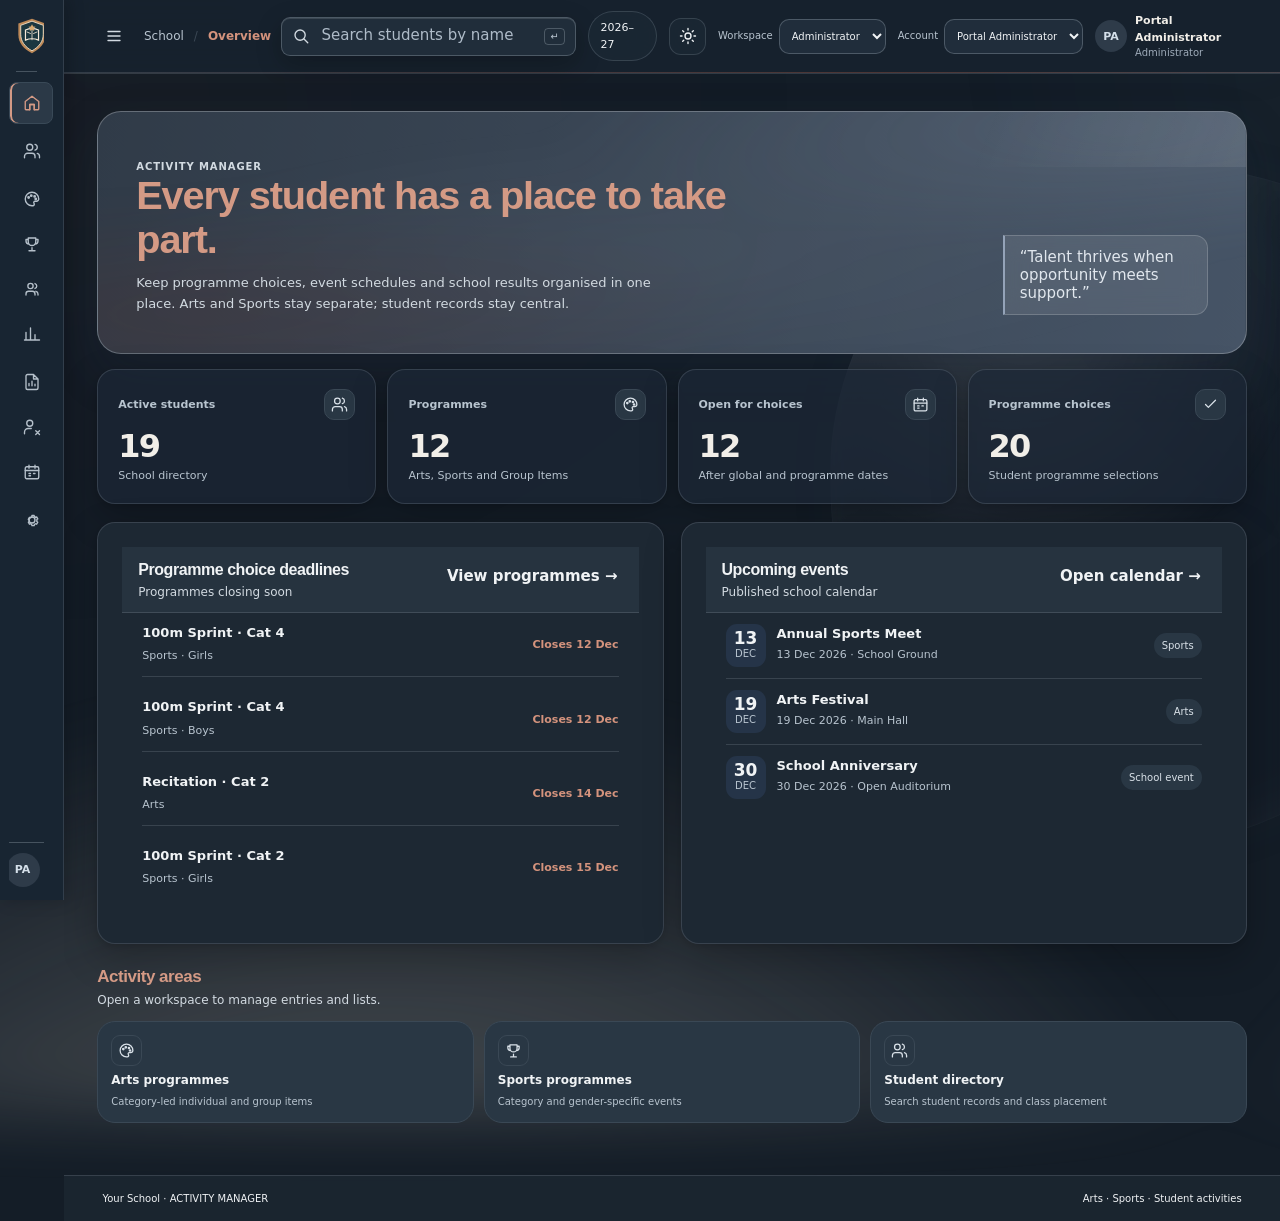
==== index.html @ 53e38930 "done" ====
<!doctype html>
<html lang="en">
<head>
  <meta charset="utf-8">
  <meta http-equiv="Content-Security-Policy" content="default-src 'self'; base-uri 'none'; object-src 'none'; form-action 'self'; frame-src 'none'; script-src 'self'; script-src-attr 'none'; style-src 'self' 'unsafe-inline'; img-src 'self' data:; font-src 'self' data:; connect-src 'self'; media-src 'self'; manifest-src 'self'">
  <meta name="referrer" content="no-referrer">
  <meta name="viewport" content="width=device-width, initial-scale=1">
  <meta name="theme-color" content="#F5F1E9">
  <meta name="description" content="School Arts and Sports Management Portal">
  <title>School Arts &amp; Sports Portal</title>
  <link rel="icon" href="assets/mark.svg" type="image/svg+xml">
  <link rel="stylesheet" href="styles.css">
  <script src="app.js" defer></script>
</head>
<body>
  <svg class="icon-sprite" xmlns="http://www.w3.org/2000/svg" aria-hidden="true" focusable="false">
    <symbol id="icon-house" viewBox="0 0 24 24"><path d="m3 10 9-7 9 7v10a1 1 0 0 1-1 1h-5v-7H9v7H4a1 1 0 0 1-1-1z"/><path d="M9 21v-7h6v7"/></symbol>
    <symbol id="icon-users" viewBox="0 0 24 24"><path d="M16 21v-2a4 4 0 0 0-4-4H6a4 4 0 0 0-4 4v2"/><circle cx="9" cy="7" r="4"/><path d="M22 21v-2a4 4 0 0 0-3-3.87M16 3.13a4 4 0 0 1 0 7.75"/></symbol>
    <symbol id="icon-home-user" viewBox="0 0 24 24"><path d="m3 10 9-7 9 7M5 9.5V21h14V9.5M9 21v-5h6v5"/><circle cx="12" cy="11" r="1.5"/></symbol>
    <symbol id="icon-palette" viewBox="0 0 24 24"><path d="M12 3a9 9 0 1 0 0 18h1.1a2 2 0 0 0 1.6-3.2 1.7 1.7 0 0 1 1.35-2.8H18a3 3 0 0 0 3-3A9 9 0 0 0 12 3Z"/><circle cx="7.5" cy="10" r="1"/><circle cx="11" cy="7.5" r="1"/><circle cx="15.5" cy="8.5" r="1"/><circle cx="17" cy="12" r="1"/></symbol>
    <symbol id="icon-trophy" viewBox="0 0 24 24"><path d="M8 21h8M12 17v4M7 4h10v5a5 5 0 0 1-10 0zM7 6H4v2a4 4 0 0 0 4 4M17 6h3v2a4 4 0 0 1-4 4"/></symbol>
    <symbol id="icon-users-round" viewBox="0 0 24 24"><path d="M16 20v-1.5a3.5 3.5 0 0 0-3.5-3.5h-5A3.5 3.5 0 0 0 4 18.5V20"/><circle cx="10" cy="8" r="3.5"/><path d="M20 20v-1.5a3.5 3.5 0 0 0-2.8-3.43M16 4.7a3.5 3.5 0 0 1 0 6.6"/></symbol>
    <symbol id="icon-chart" viewBox="0 0 24 24"><path d="M4 20V10M10 20V4M16 20v-7M22 20H2"/></symbol>
    <symbol id="icon-file-chart" viewBox="0 0 24 24"><path d="M14 2H6a2 2 0 0 0-2 2v16a2 2 0 0 0 2 2h12a2 2 0 0 0 2-2V8zM14 2v6h6"/><path d="M8 17v-3M12 17v-6M16 17v-2"/></symbol>
    <symbol id="icon-user-x" viewBox="0 0 24 24"><circle cx="9" cy="7" r="4"/><path d="M2 21v-2a5 5 0 0 1 5-5h4M17 17l5 5M22 17l-5 5"/></symbol>
    <symbol id="icon-calendar" viewBox="0 0 24 24"><rect x="3" y="5" width="18" height="16" rx="2"/><path d="M16 3v4M8 3v4M3 10h18M8 14h2M14 14h2M8 17h2"/></symbol>
    <symbol id="icon-user" viewBox="0 0 24 24"><circle cx="12" cy="8" r="4"/><path d="M4 21a8 8 0 0 1 16 0"/></symbol>
    <symbol id="icon-settings" viewBox="0 0 24 24"><path d="M12 8a4 4 0 1 0 0 8 4 4 0 0 0 0-8Z"/><path d="m19.4 15 .1.1 1.2.9-1.5 2.6-1.4-.6a8 8 0 0 1-1.7 1l-.2 1.5h-3l-.2-1.5a8 8 0 0 1-1.7-1l-1.4.6-1.5-2.6 1.2-.9a8 8 0 0 1 0-2l-1.2-.9 1.5-2.6 1.4.6a8 8 0 0 1 1.7-1L12.9 7h3l.2 1.5a8 8 0 0 1 1.7 1l1.4-.6 1.5 2.6-1.2.9a8 8 0 0 1-.1 2Z" transform="translate(-1 -1)"/></symbol>
    <symbol id="icon-search" viewBox="0 0 24 24"><circle cx="10.8" cy="10.8" r="6.8"/><path d="m16 16 5 5"/></symbol>
    <symbol id="icon-menu" viewBox="0 0 24 24"><path d="M4 6h16M4 12h16M4 18h16"/></symbol>
    <symbol id="icon-sun" viewBox="0 0 24 24"><circle cx="12" cy="12" r="4"/><path d="M12 2v2M12 20v2M4.93 4.93l1.41 1.41M17.66 17.66l1.41 1.41M2 12h2M20 12h2M4.93 19.07l1.41-1.41M17.66 6.34l1.41-1.41"/></symbol>
    <symbol id="icon-moon" viewBox="0 0 24 24"><path d="M20.5 14.2A8.5 8.5 0 0 1 9.8 3.5 8.5 8.5 0 1 0 20.5 14.2Z"/></symbol>
    <symbol id="icon-close" viewBox="0 0 24 24"><path d="m18 6-12 12M6 6l12 12"/></symbol>
    <symbol id="icon-check" viewBox="0 0 24 24"><path d="m5 12 4 4L19 6"/></symbol>
  </svg>
  <div class="mobile-scrim" id="mobile-scrim" aria-hidden="true"></div>
  <div class="app-shell" id="app-shell">
    <aside class="sidebar" id="sidebar" aria-label="Portal navigation">
      <a class="brand" href="#dashboard" aria-label="Portal overview">
        <img src="assets/mark.svg" alt="" class="brand-mark" id="school-logo">
        <span class="brand-copy"><strong id="school-name-nav">YOUR SCHOOL</strong><small>ACTIVITY MANAGER</small></span>
      </a>
      <button class="icon-button sidebar-mobile-close" id="sidebar-close" type="button" aria-label="Close navigation"><svg class="ui-icon" aria-hidden="true"><use href="#icon-close"></use></svg></button>
      <div class="sidebar-divider"></div>
      <div class="nav-section-label">WORKSPACE</div>
      <nav class="main-nav" id="main-nav" aria-label="Main navigation">
        <button class="nav-item active" data-page="dashboard" data-roles="admin,teacher,parent"><span class="nav-icon"><svg class="ui-icon" aria-hidden="true"><use href="#icon-house"></use></svg></span><span>Overview</span></button>
        <div class="nav-section-label nav-section-spaced" data-roles="admin,teacher">STAFF WORKSPACE</div>
        <button class="nav-item" data-page="students" data-roles="admin,teacher"><span class="nav-icon"><svg class="ui-icon" aria-hidden="true"><use href="#icon-users"></use></svg></span><span>Class register</span></button>
        <button class="nav-item" data-page="house-assign" data-roles="teacher"><span class="nav-icon"><svg class="ui-icon" aria-hidden="true"><use href="#icon-home-user"></use></svg></span><span>House assignment</span></button>
        <div class="nav-section-label nav-section-spaced" data-roles="admin,teacher,parent">PROGRAMMES</div>
        <button class="nav-item" data-page="arts" data-roles="admin,teacher,parent"><span class="nav-icon"><svg class="ui-icon" aria-hidden="true"><use href="#icon-palette"></use></svg></span><span>Arts</span></button>
        <button class="nav-item" data-page="sports" data-roles="admin,teacher,parent"><span class="nav-icon"><svg class="ui-icon" aria-hidden="true"><use href="#icon-trophy"></use></svg></span><span>Sports</span></button>
        <button class="nav-item" data-page="groups" data-roles="admin,teacher,parent"><span class="nav-icon"><svg class="ui-icon" aria-hidden="true"><use href="#icon-users-round"></use></svg></span><span>Group Items</span></button>
        <button class="nav-item" data-page="results" data-roles="admin,teacher,parent"><span class="nav-icon"><svg class="ui-icon" aria-hidden="true"><use href="#icon-chart"></use></svg></span><span data-roles="admin,teacher">Results &amp; Sahodaya</span><span data-roles="parent">Results</span></button>
        <div class="nav-section-label nav-section-spaced" data-roles="admin,teacher,parent">SCHOOL</div>
        <button class="nav-item" data-page="reports" data-roles="admin,teacher"><span class="nav-icon"><svg class="ui-icon" aria-hidden="true"><use href="#icon-file-chart"></use></svg></span><span>Reports</span></button>
        <button class="nav-item" data-page="not-registered" data-roles="admin,teacher"><span class="nav-icon"><svg class="ui-icon" aria-hidden="true"><use href="#icon-user-x"></use></svg></span><span>Not registered</span></button>
        <button class="nav-item" data-page="calendar" data-roles="admin,teacher,parent"><span class="nav-icon"><svg class="ui-icon" aria-hidden="true"><use href="#icon-calendar"></use></svg></span><span>Events</span></button>
                <button class="nav-item" data-page="portal" data-roles="parent"><span class="nav-icon"><svg class="ui-icon" aria-hidden="true"><use href="#icon-user"></use></svg></span><span>My child</span></button>
        <div class="nav-section-label nav-section-spaced" data-roles="admin">ADMINISTRATION</div>
        <button class="nav-item" data-page="admin" data-roles="admin"><span class="nav-icon"><svg class="ui-icon" aria-hidden="true"><use href="#icon-settings"></use></svg></span><span>Administration</span></button>
      </nav>
      <div class="sidebar-bottom">
        <div class="sidebar-status"><i></i><span><strong>Local working copy</strong><small>Changes saved in this browser</small></span></div>
        <div class="sidebar-user">
          <div class="avatar" id="sidebar-avatar">AD</div>
          <div class="sidebar-user-text"><strong id="sidebar-user-name">Portal Administrator</strong><small id="sidebar-user-role">Administrator</small></div>
          <button class="icon-button user-menu-button" id="user-menu" title="Account options" aria-label="Account options">···</button>
        </div>
      </div>
    </aside>

    <main class="main-area">
      <header class="topbar">
        <div class="topbar-leading">
          <button class="icon-button mobile-menu" id="mobile-menu" aria-label="Open navigation" aria-controls="sidebar" aria-expanded="false"><svg class="ui-icon" aria-hidden="true"><use href="#icon-menu"></use></svg></button>
          <div class="breadcrumb"><span>School</span><span class="crumb-divider">/</span><strong id="breadcrumb-title">Overview</strong></div>
        </div>
        <div class="topbar-trailing">
          <div class="global-search"><span class="global-search-icon"><svg class="ui-icon" aria-hidden="true"><use href="#icon-search"></use></svg></span><input id="global-search" type="search" placeholder="Search students by name or admission ID…" aria-label="Search students by name or admission ID"><kbd>↵</kbd></div>
          <span class="year-pill" id="year-pill">2026–27</span>
          <button class="icon-button theme-toggle" id="theme-toggle" aria-label="Switch to dark theme" title="Switch theme"><span id="theme-symbol"><svg class="ui-icon" aria-hidden="true"><use href="#icon-moon"></use></svg></span></button>
          <label class="role-preview" id="role-preview-wrap"><span>Workspace</span><select id="role-preview" aria-label="Choose workspace role"><option value="admin">Administrator</option><option value="teacher">Teacher</option><option value="parent">Parent</option></select></label>
          <label class="role-preview account-preview" id="preview-account-wrap"><span>Account</span><select id="preview-account" aria-label="Choose preview account"></select></label>
          <div class="top-user"><div class="avatar avatar-small" id="top-avatar">AD</div><div class="top-user-copy"><strong id="top-user-name">Portal Administrator</strong><small id="top-user-role">Administrator</small></div></div>
        </div>
      </header>
      <section class="page-content" id="page-content" aria-live="polite"></section>
      <footer class="app-footer"><span id="footer-school">YOUR SCHOOL · ACTIVITY MANAGER</span><span>Arts · Sports · Student activities</span></footer>
    </main>
  </div>

  <div class="modal-backdrop" id="modal-backdrop" hidden>
    <section class="modal" role="dialog" aria-modal="true" aria-labelledby="modal-title">
      <header class="modal-header"><div><p class="eyebrow" id="modal-kicker">RECORD</p><h2 id="modal-title">Edit record</h2></div><button class="icon-button modal-x" data-close-modal aria-label="Close dialog"><svg class="ui-icon" aria-hidden="true"><use href="#icon-close"></use></svg></button></header>
      <div class="modal-body" id="modal-body"></div>
    </section>
  </div>
  <div class="toast-region" id="toast-region" aria-live="polite" aria-atomic="true"></div>
</body>
</html>
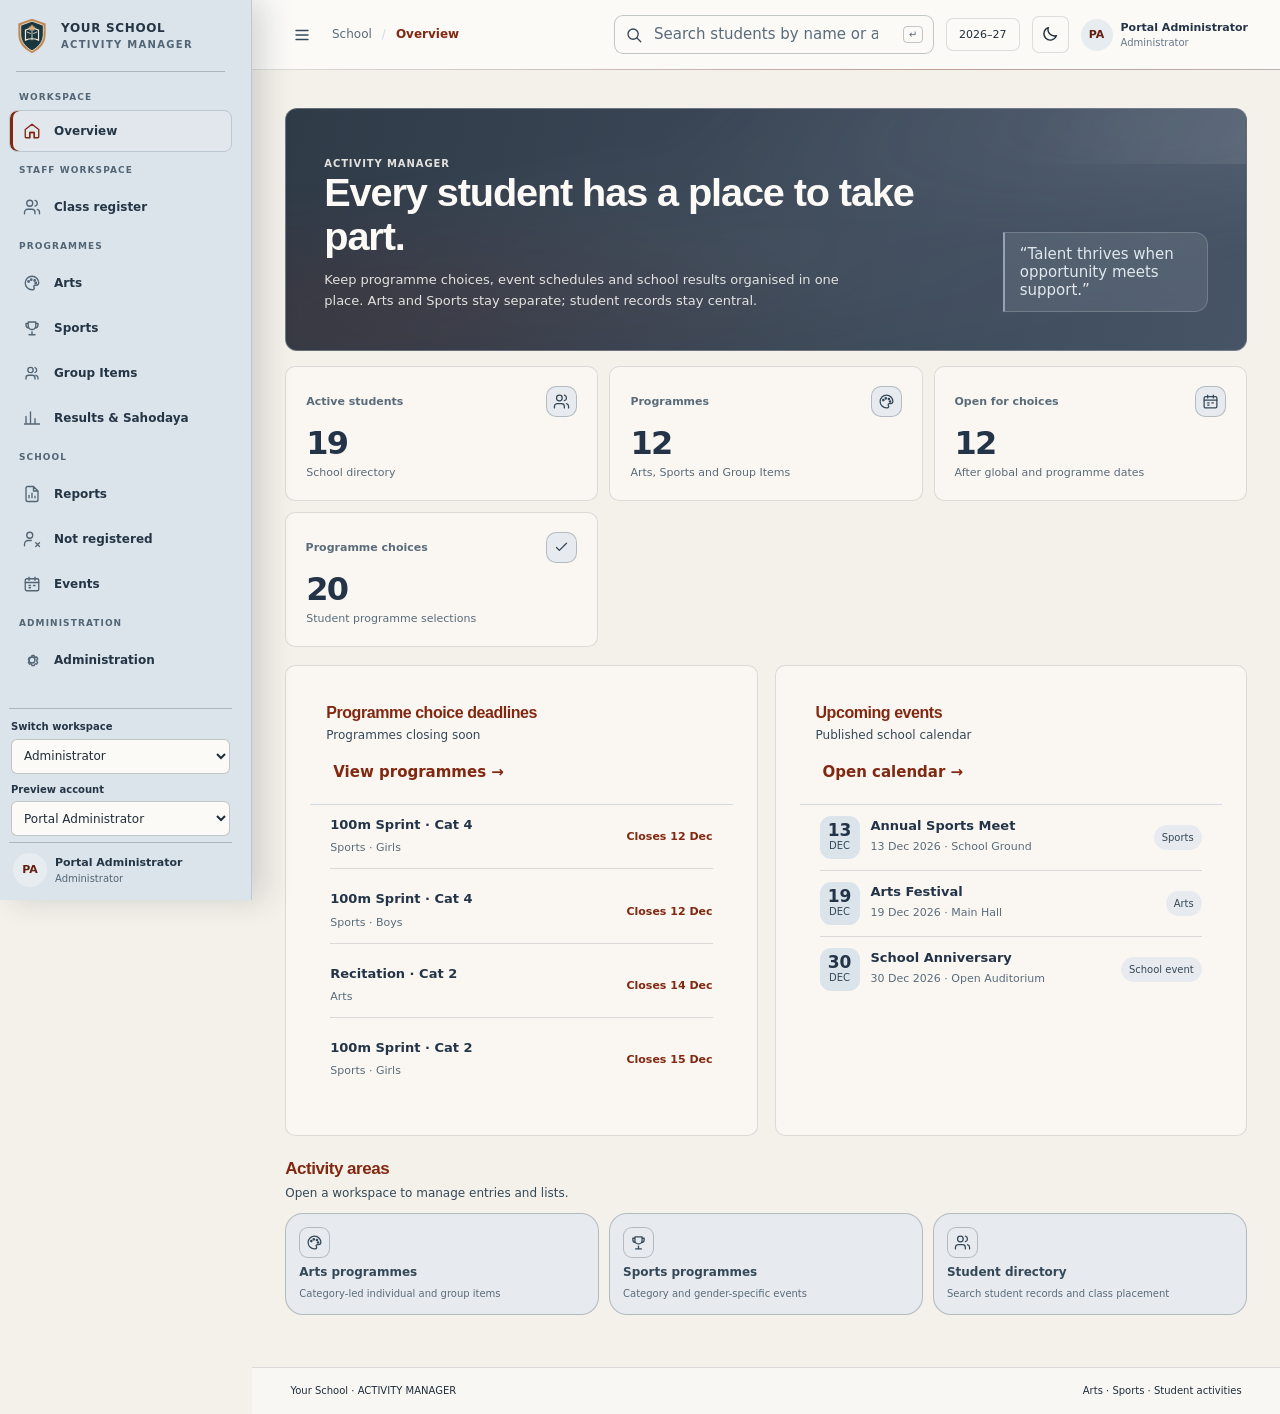
==== commit 174bf754: "trial 2" ====
--- a/index.html
+++ b/index.html
@@ -63,6 +63,10 @@
       </nav>
       <div class="sidebar-bottom">
         <div class="sidebar-status"><i></i><span><strong>Local working copy</strong><small>Changes saved in this browser</small></span></div>
+        <div class="workspace-switcher sidebar-workspace-switcher" aria-label="Workspace preview controls">
+          <label class="workspace-switcher-field"><span>Switch workspace</span><select id="role-preview" data-workspace-role aria-label="Choose workspace role"><option value="admin">Administrator</option><option value="teacher">Teacher</option><option value="parent">Parent</option></select></label>
+          <label class="workspace-switcher-field" data-workspace-account-wrap><span>Preview account</span><select id="preview-account" data-preview-account aria-label="Choose preview account"></select></label>
+        </div>
         <div class="sidebar-user">
           <div class="avatar" id="sidebar-avatar">AD</div>
           <div class="sidebar-user-text"><strong id="sidebar-user-name">Portal Administrator</strong><small id="sidebar-user-role">Administrator</small></div>
@@ -81,8 +85,6 @@
           <div class="global-search"><span class="global-search-icon"><svg class="ui-icon" aria-hidden="true"><use href="#icon-search"></use></svg></span><input id="global-search" type="search" placeholder="Search students by name or admission ID…" aria-label="Search students by name or admission ID"><kbd>↵</kbd></div>
           <span class="year-pill" id="year-pill">2026–27</span>
           <button class="icon-button theme-toggle" id="theme-toggle" aria-label="Switch to dark theme" title="Switch theme"><span id="theme-symbol"><svg class="ui-icon" aria-hidden="true"><use href="#icon-moon"></use></svg></span></button>
-          <label class="role-preview" id="role-preview-wrap"><span>Workspace</span><select id="role-preview" aria-label="Choose workspace role"><option value="admin">Administrator</option><option value="teacher">Teacher</option><option value="parent">Parent</option></select></label>
-          <label class="role-preview account-preview" id="preview-account-wrap"><span>Account</span><select id="preview-account" aria-label="Choose preview account"></select></label>
           <div class="top-user"><div class="avatar avatar-small" id="top-avatar">AD</div><div class="top-user-copy"><strong id="top-user-name">Portal Administrator</strong><small id="top-user-role">Administrator</small></div></div>
         </div>
       </header>
--- a/styles.css
+++ b/styles.css
@@ -7440,7 +7440,6 @@
 .parent-area-arrow { justify-self:end; color:var(--v17-text-2); }
 .parent-notice { padding:12px 15px; margin-bottom:17px; border-left:3px solid var(--v17-heading); background:var(--v17-surface-2); border-radius:0 8px 8px 0; }
 .parent-notice p { margin:3px 0 0; color:var(--v17-text-2); font-size:12px; }
-.parent-recent-panel { overflow:hidden; }
 .parent-programme-intro { display:flex; justify-content:space-between; align-items:center; gap:10px; margin:0 0 13px; padding:10px 13px; border-left:2px solid var(--v17-heading); background:var(--v17-surface-2); }
 .parent-programme-intro span { flex:none; color:var(--v17-text); font-weight:650; font-size:12px; }
 .parent-programme-intro p { margin:0; font-size:11px; color:var(--v17-text-2); }
@@ -8866,3 +8865,1109 @@
   .parent-participation-panel { padding:15px; }
   .parent-limit-card { padding:12px; }
 }
+
+/* =====================================================================
+   v18.3 — compact parent dashboard, relocated workspace preview and
+   stronger administration hierarchy with small-screen containment.
+   ===================================================================== */
+
+/* Workspace preview belongs inside the navigation drawer, not the topbar. */
+body .sidebar .sidebar-workspace-switcher { display:none !important; }
+body .sidebar .workspace-switcher {
+  min-width:0;
+  display:grid;
+  gap:9px;
+  padding:11px;
+  margin:0 0 10px;
+  border:1px solid rgba(255,255,255,.20);
+  border-radius:12px;
+  background:rgba(255,255,255,.10);
+}
+.workspace-switcher-controls { display:grid; gap:9px; min-width:0; }
+.workspace-switcher-field { display:grid; gap:5px; min-width:0; color:var(--nav-text); font-size:10px; font-weight:700; letter-spacing:.025em; }
+.workspace-switcher-field select {
+  display:block;
+  width:100%;
+  min-width:0;
+  min-height:36px;
+  padding:7px 9px;
+  border:1px solid rgba(255,255,255,.25);
+  border-radius:8px;
+  background:rgba(255,255,255,.94);
+  color:#243545;
+  font:600 12px/1.2 Inter,ui-sans-serif,system-ui,sans-serif;
+}
+@media (min-width:941px) {
+  body:not([data-page="admin"]) .sidebar:hover .sidebar-workspace-switcher,
+  body:not([data-page="admin"]) .sidebar:focus-within .sidebar-workspace-switcher { display:grid !important; }
+}
+@media (max-width:940px) {
+  body:not([data-page="admin"]) .sidebar.open .sidebar-workspace-switcher { display:grid !important; }
+}
+.admin-workspace-switcher {
+  margin:12px 0 10px;
+  padding:10px 11px;
+  border:1px solid var(--v17-border);
+  border-radius:11px;
+  background:var(--v17-surface-2);
+}
+.admin-workspace-switcher .workspace-switcher-field { color:var(--v17-text-2); }
+.admin-workspace-switcher .workspace-switcher-field select {
+  background:var(--v17-surface) !important;
+  color:var(--v17-text) !important;
+  border:1px solid var(--v17-border-strong) !important;
+}
+
+/* Parent landing begins with the school-photo hero; child context stays inside it. */
+.parent-overview-hero { align-items:flex-end; }
+.parent-overview-hero .hero-copy { max-width:800px; }
+.parent-hero-context { display:flex; align-items:center; flex-wrap:wrap; gap:8px; margin-top:11px; }
+.parent-hero-context .year-pill {
+  display:inline-flex;
+  align-items:center;
+  min-height:29px;
+  padding:5px 9px;
+  border:1px solid rgba(255,255,255,.28) !important;
+  border-radius:8px;
+  background:rgba(255,255,255,.13) !important;
+  color:#fff !important;
+  font-size:10px;
+  font-weight:650;
+  -webkit-backdrop-filter:blur(10px);
+  backdrop-filter:blur(10px);
+}
+.parent-hero-context .child-switch {
+  display:flex;
+  align-items:center;
+  flex-wrap:wrap;
+  gap:6px 9px;
+  min-width:0;
+  padding:5px 8px;
+  border-radius:9px;
+  background:rgba(255,255,255,.13);
+  color:#fff;
+}
+.parent-hero-context .child-switch > span { color:rgba(255,255,255,.84); font-size:10px; font-weight:650; }
+.parent-hero-context .child-switch .filter-select {
+  width:auto;
+  max-width:min(290px,65vw);
+  min-height:30px;
+  padding:4px 8px;
+  border-color:rgba(255,255,255,.34) !important;
+  background:rgba(255,255,255,.96) !important;
+  color:#26384B !important;
+  font-size:11px;
+}
+
+/* Reduce the participation allowance footprint consistently on every parent tab. */
+.parent-participation-panel {
+  margin-bottom:15px;
+  padding:13px 14px;
+  border-radius:11px;
+}
+.parent-participation-panel.compact { margin:7px 0 10px; padding:10px 11px; }
+.parent-participation-heading { margin-bottom:8px; }
+.parent-participation-heading h2 { font-size:16px; }
+.parent-participation-heading p { margin-top:3px; font-size:10px; line-height:1.35; }
+.parent-participation-grid { gap:8px; }
+.parent-limit-card { padding:10px 11px; border-radius:9px; }
+.parent-limit-card-heading { margin-bottom:8px; }
+.parent-limit-card-heading > div > strong { font-size:21px; }
+.parent-limit-card-heading > div > strong small { font-size:12px; }
+.parent-limit-remaining { padding:4px 7px; font-size:9px; }
+.parent-limit-meter { gap:4px; margin-top:7px; }
+.parent-limit-meter-label,
+.parent-limit-meter-label strong { font-size:10px; }
+.parent-limit-track { height:6px; }
+.parent-sports-allocation { margin-top:8px; padding-top:7px; font-size:9px; line-height:1.4; }
+.parent-group-limit-note { margin-top:8px; font-size:9px; }
+.parent-participation-panel.compact .parent-participation-heading { margin-bottom:7px; }
+.parent-participation-panel.compact .parent-participation-heading h2 { font-size:14px; }
+.parent-participation-panel.compact .parent-limit-card { padding:9px; }
+.parent-participation-panel.compact .parent-limit-card-heading > div > strong { font-size:19px; }
+
+/* Give important Administration page and module headings a clearer visual anchor. */
+body[data-page="admin"] .admin-content-body > .page-heading {
+  padding:0 0 13px 14px;
+  margin:0 0 18px;
+  border-left:3px solid var(--v17-heading);
+  border-bottom:1px solid var(--v17-border);
+}
+body[data-page="admin"] .admin-content-body > .page-heading .eyebrow {
+  color:var(--v17-heading) !important;
+  font-size:10px !important;
+  font-weight:820 !important;
+  letter-spacing:.12em;
+}
+body[data-page="admin"] .admin-content-body > .page-heading h1 {
+  margin:2px 0 5px;
+  color:var(--v17-heading) !important;
+  font-size:clamp(26px,2.3vw,32px) !important;
+  font-weight:820 !important;
+  letter-spacing:-.035em;
+}
+body[data-page="admin"] .admin-content-body .section-title-row {
+  align-items:flex-end;
+  padding:0 0 10px 12px;
+  margin:0 0 14px;
+  border-left:3px solid color-mix(in srgb,var(--v17-heading) 82%,transparent);
+  border-bottom:1px solid var(--v17-border);
+}
+body[data-page="admin"] .admin-content-body .section-title-row :is(h2,h3) {
+  display:inline-block;
+  margin:0 0 3px;
+  color:var(--v17-heading) !important;
+  font-size:18px !important;
+  font-weight:820 !important;
+  letter-spacing:-.025em;
+}
+body[data-page="admin"] .admin-content-body .section-title-row p { margin:3px 0 0; font-size:11.5px !important; }
+body[data-page="admin"] .admin-content-body .settings-card > h3,
+body[data-page="admin"] .admin-content-body .settings-card > header h3 {
+  padding-bottom:8px;
+  margin-bottom:10px;
+  border-bottom:1px solid color-mix(in srgb,var(--v17-heading) 28%,var(--v17-border));
+  color:var(--v17-heading) !important;
+  font-size:15px !important;
+  font-weight:790 !important;
+}
+body[data-page="admin"] .admin-content-body .settings-card > h3::before { content:""; display:inline-block; width:5px; height:14px; margin:0 8px 0 0; border-radius:3px; background:var(--v17-heading); vertical-align:-2px; }
+body[data-page="admin"] .admin-content-body .panel-head h2,
+body[data-page="admin"] .admin-content-body .admin-home-card-head h2 {
+  color:var(--v17-heading) !important;
+  font-weight:790 !important;
+}
+:root[data-theme="dark"] body[data-page="admin"] .admin-content-body > .page-heading,
+:root[data-theme="dark"] body[data-page="admin"] .admin-content-body .section-title-row { border-bottom-color:var(--v17-border-strong); }
+
+/* Mobile/tablet guardrails: keep content inside the viewport and controls tappable. */
+@media (max-width:940px) {
+  body[data-page="admin"] .admin-section-nav .admin-workspace-switcher { display:grid !important; flex:0 0 auto; width:auto; }
+  body[data-page="admin"] .admin-mobile-nav { min-width:0; }
+  body[data-page="admin"] .admin-mobile-nav > select { min-width:0; width:100%; }
+  .parent-overview-hero { min-height:190px; }
+  .parent-participation-grid { grid-template-columns:minmax(0,1fr); }
+  .page-content :is(.programme-editor-area,.settings-card,.panel,.table-panel,.child-profile-card,.child-activity-summary) { min-width:0; max-width:100%; }
+}
+@media (max-width:680px) {
+  .page-content { padding-top:15px !important; padding-inline:12px !important; }
+  .page-content .hero-panel.parent-overview-hero {
+    display:flex !important;
+    height:auto !important;
+    min-height:184px !important;
+    max-height:none !important;
+    flex:0 0 auto !important;
+    padding:15px 14px !important;
+    align-items:flex-end !important;
+  }
+  .parent-overview-hero .hero-copy { width:100%; }
+  .parent-overview-hero .hero-copy h2 { max-width:100%; font-size:clamp(19px,5.4vw,24px) !important; }
+  .parent-overview-hero .hero-copy p { margin-top:6px; -webkit-line-clamp:2; }
+  .parent-hero-context { margin-top:8px; }
+  .parent-hero-context .child-switch { width:auto; max-width:100%; }
+  .parent-hero-context .child-switch .filter-select { max-width:calc(100vw - 90px); }
+  .parent-participation-panel { padding:11px !important; margin-bottom:12px; }
+  .parent-participation-panel.compact { padding:9px !important; }
+  .parent-limit-card { padding:9px !important; }
+  .parent-participation-heading h2 { font-size:15px; }
+  .parent-limit-card-heading > div > strong { font-size:20px; }
+  body[data-page="admin"] .admin-content-body { padding:14px 11px 28px !important; }
+  body[data-page="admin"] .admin-content-body > .page-heading { padding-left:10px; }
+  body[data-page="admin"] .admin-content-body > .page-heading h1 { font-size:25px !important; }
+  body[data-page="admin"] .admin-content-body .section-title-row { padding-left:9px; }
+  body[data-page="admin"] .admin-content-body .section-title-row :is(h2,h3) { font-size:16px !important; }
+  body[data-page="admin"] .admin-content-body .settings-card { padding:13px !important; }
+  .workspace-switcher-field select { min-height:40px; }
+}
+@media (max-width:380px) {
+  .page-content { padding-inline:10px !important; }
+  .parent-overview-hero { min-height:194px !important; }
+  .parent-hero-context .child-switch { align-items:flex-start; }
+  .parent-hero-context .child-switch .filter-select { width:100%; max-width:100%; }
+  .parent-hero-context .child-switch { width:100%; }
+  body[data-page="admin"] .admin-mobile-nav { padding-inline:10px !important; }
+}
+@media (prefers-reduced-motion:reduce) {
+  .parent-overview-hero, .parent-overview-hero::before, .parent-overview-hero::after { animation:none !important; }
+  .parent-limit-track > span { transition:none !important; }
+}
+
+/* =====================================================================
+   v18.4 — practical visual system and shared workspace navigation
+   Prioritises hierarchy, stable surfaces and short, composited motion.
+   ===================================================================== */
+:root {
+  --ui-motion-fast: 120ms;
+  --ui-motion-base: 180ms;
+  --ui-ease: cubic-bezier(.2,.7,.25,1);
+  --v17-shadow: 0 1px 2px rgba(25,38,50,.045), 0 5px 16px rgba(25,38,50,.035);
+  --v17-glass: var(--v17-surface);
+  --v17-glass-strong: var(--v17-surface);
+  --v17-glass-edge: var(--v17-border);
+  --v17-glass-highlight: transparent;
+}
+:root[data-theme="dark"] {
+  --v17-shadow: 0 2px 8px rgba(0,0,0,.16);
+  --v17-glass: var(--v17-surface);
+  --v17-glass-strong: var(--v17-surface);
+  --v17-glass-edge: var(--v17-border);
+  --v17-glass-highlight: transparent;
+}
+
+/* The shared rail remains available in Administration. */
+body[data-page="admin"] .sidebar {
+  display:flex !important;
+  background:var(--nav) !important;
+  border-right:1px solid color-mix(in srgb,var(--nav) 78%,white) !important;
+  box-shadow:none !important;
+}
+body[data-page="admin"] .sidebar .workspace-switcher {
+  display:none !important;
+}
+body[data-page="admin"] .admin-return-link {
+  display:flex !important;
+  margin:0 0 4px !important;
+}
+body:not([data-page="admin"]) .admin-return-link {
+  display:none !important;
+}
+body[data-page="admin"] .main-area {
+  margin-left:var(--v17-sidebar-collapsed) !important;
+  width:calc(100% - var(--v17-sidebar-collapsed)) !important;
+}
+body[data-page="admin"] .admin-workspace-v2 {
+  grid-template-columns:224px minmax(0,1fr) !important;
+}
+body[data-page="admin"] .admin-section-nav .admin-workspace-switcher { display:none !important; }
+
+/* Workspace preview is an ordinary part of the shared menu, not a feature card. */
+body .sidebar .workspace-switcher {
+  display:grid;
+  gap:8px;
+  padding:10px 2px 2px !important;
+  margin:8px 0 4px !important;
+  border:0 !important;
+  border-top:1px solid var(--v17-border-strong) !important;
+  border-radius:0 !important;
+  background:transparent !important;
+  box-shadow:none !important;
+}
+body .sidebar .workspace-switcher-field {
+  gap:4px;
+  color:var(--nav-text) !important;
+  font-size:10px;
+  font-weight:600;
+  letter-spacing:0;
+}
+body .sidebar .workspace-switcher-field select {
+  min-height:35px;
+  padding:6px 8px;
+  border:1px solid var(--v17-border-strong) !important;
+  border-radius:6px !important;
+  background:var(--v17-surface) !important;
+  color:var(--v17-text) !important;
+  font:500 12px/1.25 system-ui,-apple-system,"Segoe UI",sans-serif !important;
+  box-shadow:none !important;
+}
+@media (min-width:941px) {
+  body[data-page="admin"] .sidebar:hover .sidebar-workspace-switcher,
+  body[data-page="admin"] .sidebar:focus-within .sidebar-workspace-switcher,
+  body[data-page="admin"] .sidebar.sidebar-pinned .sidebar-workspace-switcher {
+    display:grid !important;
+  }
+}
+@media (min-width:941px) {
+  body[data-page="admin"] .sidebar:hover .workspace-switcher,
+  body[data-page="admin"] .sidebar:focus-within .workspace-switcher,
+  body[data-page="admin"] .sidebar.sidebar-pinned .workspace-switcher {
+    display:grid !important;
+  }
+}
+@media (max-width:940px) {
+  body[data-page="admin"] .sidebar.open .workspace-switcher,
+  body[data-page="admin"] .sidebar.open .sidebar-workspace-switcher {
+    display:grid !important;
+  }
+}
+
+/* Administration section navigation stays beside content on desktop. On
+   smaller screens its compact section select replaces a second drawer. */
+@media (min-width:941px) {
+  body[data-page="admin"] .sidebar {
+    width:var(--v17-sidebar-collapsed) !important;
+    min-width:var(--v17-sidebar-collapsed) !important;
+  }
+  body[data-page="admin"] .sidebar:hover,
+  body[data-page="admin"] .sidebar:focus-within,
+  body[data-page="admin"] .sidebar.sidebar-pinned {
+    width:var(--v17-sidebar-expanded) !important;
+    min-width:var(--v17-sidebar-expanded) !important;
+  }
+  body[data-page="admin"] .admin-section-nav {
+    display:flex !important;
+    position:sticky !important;
+    top:76px !important;
+    height:calc(100dvh - 76px) !important;
+    max-height:calc(100dvh - 76px) !important;
+    transform:none !important;
+    visibility:visible !important;
+    pointer-events:auto !important;
+  }
+  body[data-page="admin"] .admin-mobile-nav { display:none !important; }
+}
+@media (max-width:940px) {
+  body[data-page="admin"] .main-area {
+    margin:0 !important;
+    width:100% !important;
+  }
+  body[data-page="admin"] .sidebar {
+    display:flex !important;
+    position:fixed !important;
+    inset:0 auto 0 0 !important;
+    z-index:1300 !important;
+    width:min(300px,88vw) !important;
+    min-width:0 !important;
+    max-width:300px !important;
+    height:100vh !important;
+    height:100dvh !important;
+    max-height:100dvh !important;
+    padding:calc(14px + env(safe-area-inset-top)) 12px calc(12px + env(safe-area-inset-bottom)) !important;
+    overflow-x:hidden !important;
+    overflow-y:auto !important;
+    overscroll-behavior:contain !important;
+    transform:translate3d(-102%,0,0) !important;
+    visibility:hidden !important;
+    pointer-events:none !important;
+    transition:transform var(--ui-motion-base) var(--ui-ease),visibility 0s linear var(--ui-motion-base) !important;
+    box-shadow:none !important;
+  }
+  body[data-page="admin"] .sidebar.open {
+    transform:translate3d(0,0,0) !important;
+    visibility:visible !important;
+    pointer-events:auto !important;
+    transition:transform var(--ui-motion-base) var(--ui-ease),visibility 0s linear 0s !important;
+    box-shadow:10px 0 24px rgba(12,24,36,.16) !important;
+  }
+  body[data-page="admin"] .sidebar .nav-item,
+  body[data-page="admin"] .sidebar .nav-item > span:not(.nav-icon) {
+    width:100% !important;
+    min-width:0 !important;
+    flex:1 1 auto !important;
+    opacity:1 !important;
+    overflow:visible !important;
+    white-space:normal !important;
+  }
+  body[data-page="admin"] .sidebar .nav-item { margin:0 !important; }
+  body[data-page="admin"] .sidebar .brand-copy,
+  body[data-page="admin"] .sidebar .sidebar-user-text {
+    width:auto !important;
+    min-width:0 !important;
+    flex:1 1 auto !important;
+    opacity:1 !important;
+    overflow:visible !important;
+  }
+  body[data-page="admin"] .sidebar .nav-section-label {
+    max-height:34px !important;
+    padding-top:9px !important;
+    padding-bottom:5px !important;
+    opacity:1 !important;
+  }
+  body[data-page="admin"] .sidebar .sidebar-bottom { margin-top:auto !important; }
+  body[data-page="admin"] .admin-section-nav { display:none !important; }
+  body[data-page="admin"] .admin-mobile-nav {
+    display:grid !important;
+    grid-template-columns:minmax(0,1fr) !important;
+    gap:5px !important;
+    margin:0 0 14px !important;
+    padding:0 !important;
+  }
+  body[data-page="admin"] .admin-mobile-nav > label {
+    color:var(--v17-muted) !important;
+    font-size:10px !important;
+    font-weight:700 !important;
+    letter-spacing:.05em;
+  }
+  body[data-page="admin"] .admin-mobile-nav > select {
+    width:100% !important;
+    min-width:0 !important;
+    min-height:39px !important;
+    border:1px solid var(--v17-border-strong) !important;
+    border-radius:7px !important;
+    background:var(--v17-surface) !important;
+    color:var(--v17-text) !important;
+    box-shadow:none !important;
+  }
+  body[data-page="admin"] .mobile-menu {
+    display:grid !important;
+    position:relative !important;
+    z-index:1302 !important;
+    flex:0 0 40px !important;
+    width:40px !important;
+    min-width:40px !important;
+    height:40px !important;
+  }
+  body[data-page="admin"].sidebar-open {
+    overflow:hidden !important;
+    overscroll-behavior:none !important;
+  }
+  body[data-page="admin"].sidebar-open .main-area {
+    pointer-events:none !important;
+  }
+  body[data-page="admin"] .mobile-scrim.open {
+    display:block !important;
+    position:fixed !important;
+    inset:0 !important;
+    z-index:1200 !important;
+    visibility:visible !important;
+    opacity:1 !important;
+    pointer-events:auto !important;
+  }
+}
+
+/* A quieter design language: solid surfaces, consistent edges and restrained depth. */
+body::before,
+body::after {
+  display:none !important;
+  content:none !important;
+  animation:none !important;
+  filter:none !important;
+}
+body,
+.main-area,
+.page-content,
+.topbar,
+.app-footer {
+  -webkit-backdrop-filter:none !important;
+  backdrop-filter:none !important;
+}
+.topbar {
+  background:var(--v17-surface) !important;
+  border-bottom:1px solid var(--v17-border) !important;
+  box-shadow:none !important;
+}
+body[data-page="admin"] .topbar {
+  background:var(--v17-surface) !important;
+  border-bottom:1px solid var(--v17-border) !important;
+}
+body .sidebar {
+  background:var(--nav) !important;
+  -webkit-backdrop-filter:none !important;
+  backdrop-filter:none !important;
+  box-shadow:none !important;
+}
+.global-search,
+.year-pill,
+.theme-toggle,
+.role-preview select {
+  -webkit-backdrop-filter:none !important;
+  backdrop-filter:none !important;
+  box-shadow:none !important;
+}
+.global-search {
+  border-radius:7px !important;
+  background:var(--v17-surface) !important;
+  border-color:var(--v17-border-strong) !important;
+}
+.global-search:focus-within {
+  transform:none !important;
+  box-shadow:0 0 0 3px color-mix(in srgb,var(--v17-heading) 12%,transparent) !important;
+}
+.year-pill,
+.theme-toggle {
+  border-radius:7px !important;
+  background:var(--v17-surface) !important;
+  border-color:var(--v17-border) !important;
+}
+.page-content :is(.panel,.table-panel,.settings-card,.admin-home-card,.metric-card,.child-profile-card,.parent-area-card,.parent-programme-card,.programme-card,.event-feed-card) {
+  border-radius:10px !important;
+  box-shadow:none !important;
+}
+.page-content :is(.panel,.table-panel,.settings-card,.admin-home-card,.metric-card,.child-profile-card,.parent-area-card,.parent-programme-card,.programme-card,.event-feed-card) {
+  border-color:var(--v17-border) !important;
+}
+.page-content :is(.panel,.settings-card,.admin-home-card,.metric-card,.child-profile-card,.parent-area-card,.parent-programme-card,.programme-card,.event-feed-card):hover {
+  box-shadow:none !important;
+}
+.page-content .hero-panel {
+  border-radius:12px !important;
+  box-shadow:none !important;
+}
+.page-content :is(.btn,.btn-primary,.btn-secondary,.btn-quiet,.table-action,.filter-select,.field,.search-field,select,textarea) {
+  border-radius:7px;
+}
+.page-content .btn {
+  min-height:37px;
+  transition:background-color var(--ui-motion-fast) ease,border-color var(--ui-motion-fast) ease,color var(--ui-motion-fast) ease,transform 100ms ease !important;
+}
+.page-content .btn:active,
+.page-content .table-action:active { transform:translateY(1px) !important; }
+.page-content :is(input,select,textarea):focus-visible,
+button:focus-visible,
+a:focus-visible {
+  outline:2px solid color-mix(in srgb,var(--v17-heading) 70%,transparent) !important;
+  outline-offset:2px !important;
+}
+.page-content .data-table th {
+  background:var(--v17-surface-2) !important;
+  color:var(--v17-text-2) !important;
+}
+.page-content .data-table tbody tr:hover { background:color-mix(in srgb,var(--v17-surface-2) 55%,transparent) !important; }
+
+/* Motion is short and intentional: route changes, menus, dialogs and feedback. */
+@keyframes v184-route-in {
+  from { opacity:0; transform:translate3d(0,5px,0); }
+  to { opacity:1; transform:translate3d(0,0,0); }
+}
+@keyframes v184-fade-in {
+  from { opacity:0; }
+  to { opacity:1; }
+}
+@keyframes v184-dialog-in {
+  from { opacity:0; transform:translate3d(0,8px,0); }
+  to { opacity:1; transform:translate3d(0,0,0); }
+}
+@keyframes v184-toast-in {
+  from { opacity:0; transform:translate3d(0,6px,0); }
+  to { opacity:1; transform:translate3d(0,0,0); }
+}
+body .page-content.page-enter > * {
+  animation:v184-route-in 180ms var(--ui-ease) both !important;
+}
+body .page-content.page-enter .metric-card,
+body .page-content.page-enter .programme-card,
+body .page-content.page-enter .admin-home-card,
+body .page-content.page-enter .event-feed-card,
+body .page-content.page-enter .settings-card,
+body .page-content.page-enter .child-profile-card {
+  animation:none !important;
+}
+body[data-page="admin"] .page-content.page-enter .admin-content-body > * {
+  animation:v184-route-in 180ms var(--ui-ease) both !important;
+}
+.modal-backdrop:not([hidden]) {
+  animation:v184-fade-in 130ms ease-out both !important;
+  -webkit-backdrop-filter:none !important;
+  backdrop-filter:none !important;
+}
+.modal-backdrop:not([hidden]) .modal {
+  animation:v184-dialog-in 160ms var(--ui-ease) both !important;
+  -webkit-backdrop-filter:none !important;
+  backdrop-filter:none !important;
+  border-radius:12px !important;
+  box-shadow:0 14px 36px rgba(14,25,36,.18) !important;
+}
+.toast { animation:v184-toast-in 150ms var(--ui-ease) both !important; }
+.nav-item .nav-icon,
+.admin-link,
+.admin-tab,
+.parent-area-card,
+.parent-programme-card,
+.quick-card,
+.programme-card,
+.event-feed-card {
+  transition:color var(--ui-motion-fast) ease,background-color var(--ui-motion-fast) ease,border-color var(--ui-motion-fast) ease,box-shadow var(--ui-motion-fast) ease !important;
+}
+.nav-item:hover .nav-icon { transform:none !important; }
+.admin-link:hover,
+.admin-tab:hover,
+.event-feed-card:hover,
+.programme-card:hover,
+.quick-card:hover { transform:none !important; }
+.parent-area-card:hover,
+.parent-programme-card:hover { transform:none !important; }
+.parent-class-group[open] { animation:none !important; }
+.page-content .admin-area-track i,
+.page-content .election-bar-track > span,
+.parent-limit-track > span {
+  transition:width 320ms var(--ui-ease) !important;
+  animation:none !important;
+}
+.live-board::after {
+  animation:none !important;
+  opacity:.12 !important;
+  transform:none !important;
+}
+
+@media (max-width:680px) {
+  .page-content .hero-panel { border-radius:10px !important; }
+  .page-content :is(.panel,.table-panel,.settings-card,.admin-home-card,.metric-card,.child-profile-card,.parent-area-card,.parent-programme-card,.programme-card,.event-feed-card) {
+    border-radius:9px !important;
+  }
+}
+@media (prefers-reduced-motion:reduce) {
+  html { scroll-behavior:auto !important; }
+  *,*::before,*::after {
+    animation-duration:.01ms !important;
+    animation-iteration-count:1 !important;
+    transition-duration:.01ms !important;
+    scroll-behavior:auto !important;
+  }
+  body::before,body::after { display:none !important; }
+}
+
+/* Interaction polish: motion is attached to user actions, never left running. */
+@keyframes v184-disclosure-in {
+  from { opacity:0; transform:translate3d(0,-3px,0); }
+  to { opacity:1; transform:translate3d(0,0,0); }
+}
+body .nav-item {
+  transition:background-color 150ms ease,color 150ms ease,box-shadow 150ms ease,border-color 150ms ease !important;
+}
+body .nav-item:active { transform:translateY(1px) !important; }
+body .admin-tab,
+body .admin-link {
+  transition:background-color 150ms ease,color 150ms ease,border-color 150ms ease,box-shadow 150ms ease !important;
+}
+body .admin-tab:active,
+body .admin-link:active { transform:translateY(1px); }
+body .mobile-menu .ui-icon,
+body .theme-toggle .ui-icon {
+  transition:transform 170ms var(--ui-ease),color 130ms ease !important;
+}
+body .mobile-menu[aria-expanded="true"] .ui-icon { transform:rotate(90deg); }
+body .theme-toggle:active .ui-icon { transform:rotate(-14deg) scale(.92); }
+body .page-content :is(input,select,textarea) {
+  transition:border-color 140ms ease,background-color 140ms ease,box-shadow 140ms ease !important;
+}
+body .page-content :is(.admin-home-card,.quick-card,.parent-area-card,.parent-programme-card,.event-feed-card,.programme-card) {
+  transition:background-color 150ms ease,border-color 150ms ease,box-shadow 150ms ease,color 150ms ease !important;
+}
+body .page-content :is(.admin-home-card,.quick-card,.parent-area-card,.parent-programme-card,.event-feed-card,.programme-card):active {
+  transform:translateY(1px) !important;
+}
+body .page-content details[open] > :not(summary) {
+  animation:v184-disclosure-in 145ms var(--ui-ease) both;
+}
+@media (max-width:940px) {
+  body .sidebar.open { will-change:transform; }
+  body .sidebar:not(.open) { will-change:auto; }
+}
+@media (prefers-reduced-motion:reduce) {
+  body .page-content details[open] > :not(summary) { animation:none !important; }
+  body .mobile-menu .ui-icon,
+  body .theme-toggle .ui-icon { transform:none !important; }
+}
+
+/* Keep the sidebar footer in the scroll flow on short phone screens. */
+@media (max-width:940px) {
+  body .sidebar .sidebar-bottom {
+    flex:0 0 auto !important;
+    min-height:max-content !important;
+    overflow:visible !important;
+  }
+  body .sidebar .sidebar-status,
+  body .sidebar .sidebar-workspace-switcher,
+  body .sidebar .sidebar-user {
+    flex-shrink:0 !important;
+  }
+}
+
+
+/* v18.5 — keep Administration separate from the regular portal menu.
+   The portal sidebar (including its plain workspace selector) is available
+   only after leaving Administration with the dedicated Back to Portal action. */
+body[data-page="admin"] .sidebar {
+  display:none !important;
+}
+body[data-page="admin"] .admin-return-link {
+  display:none !important;
+}
+body:not([data-page="admin"]) .admin-back-portal {
+  display:none !important;
+}
+
+/* The workspace selector is an ordinary item in the regular collapsible menu. */
+body:not([data-page="admin"]) .sidebar .sidebar-workspace-switcher {
+  display:none !important;
+}
+@media (min-width:941px) {
+  body:not([data-page="admin"]) .sidebar:hover .sidebar-workspace-switcher,
+  body:not([data-page="admin"]) .sidebar:focus-within .sidebar-workspace-switcher,
+  body:not([data-page="admin"]) .sidebar.sidebar-pinned .sidebar-workspace-switcher {
+    display:grid !important;
+  }
+}
+@media (max-width:940px) {
+  body:not([data-page="admin"]) .sidebar.open .sidebar-workspace-switcher {
+    display:grid !important;
+  }
+}
+
+@media (min-width:941px) {
+  body[data-page="admin"] .main-area {
+    margin-left:0 !important;
+    width:100% !important;
+  }
+  body[data-page="admin"] .admin-workspace-v2 {
+    display:grid !important;
+    grid-template-columns:224px minmax(0,1fr) !important;
+    gap:0 !important;
+    min-width:0 !important;
+  }
+  body[data-page="admin"] .admin-section-nav {
+    display:flex !important;
+    position:sticky !important;
+    top:76px !important;
+    width:224px !important;
+    min-width:224px !important;
+    max-width:224px !important;
+    height:calc(100dvh - 76px) !important;
+    max-height:calc(100dvh - 76px) !important;
+    transform:none !important;
+    visibility:visible !important;
+    pointer-events:auto !important;
+  }
+  body[data-page="admin"] .admin-mobile-nav {
+    display:none !important;
+  }
+}
+
+@media (max-width:940px) {
+  body[data-page="admin"] .main-area {
+    margin:0 !important;
+    width:100% !important;
+  }
+  body[data-page="admin"] .admin-workspace-v2 {
+    display:block !important;
+    grid-template-columns:minmax(0,1fr) !important;
+    min-width:0 !important;
+  }
+  body[data-page="admin"] .admin-section-nav {
+    display:flex !important;
+    position:fixed !important;
+    inset:0 auto 0 0 !important;
+    z-index:1300 !important;
+    width:min(300px,88vw) !important;
+    min-width:0 !important;
+    max-width:min(300px,88vw) !important;
+    height:100vh !important;
+    height:100dvh !important;
+    max-height:100dvh !important;
+    overflow-x:hidden !important;
+    overflow-y:auto !important;
+    overscroll-behavior:contain !important;
+    transform:translate3d(-102%,0,0) !important;
+    visibility:hidden !important;
+    pointer-events:none !important;
+    transition:transform var(--ui-motion-base) var(--ui-ease),visibility 0s linear var(--ui-motion-base) !important;
+    box-shadow:none !important;
+  }
+  body[data-page="admin"] .admin-section-nav.open {
+    transform:translate3d(0,0,0) !important;
+    visibility:visible !important;
+    pointer-events:auto !important;
+    transition:transform var(--ui-motion-base) var(--ui-ease),visibility 0s linear 0s !important;
+    box-shadow:10px 0 24px rgba(12,24,36,.16) !important;
+  }
+  body[data-page="admin"] .admin-mobile-nav {
+    display:grid !important;
+    grid-template-columns:minmax(0,1fr) !important;
+    gap:5px !important;
+    margin:0 0 14px !important;
+  }
+  body[data-page="admin"] .mobile-menu {
+    display:grid !important;
+    position:relative !important;
+    z-index:1302 !important;
+    flex:0 0 40px !important;
+    width:40px !important;
+    min-width:40px !important;
+    height:40px !important;
+  }
+  body[data-page="admin"].admin-sidebar-open {
+    overflow:hidden !important;
+    overscroll-behavior:none !important;
+  }
+  body[data-page="admin"].admin-sidebar-open .main-area {
+    position:relative !important;
+    z-index:1201 !important;
+  }
+  body[data-page="admin"].admin-sidebar-open .main-area::before {
+    content:"";
+    position:fixed;
+    inset:0;
+    z-index:1290;
+    background:rgba(14,22,31,.48);
+    pointer-events:auto;
+  }
+  body[data-page="admin"] .admin-section-nav { z-index:1300 !important; }
+  body[data-page="admin"] .mobile-menu { z-index:1302 !important; }
+}
+
+@media (prefers-reduced-motion:reduce) {
+  body[data-page="admin"] .admin-section-nav,
+  body[data-page="admin"] .admin-section-nav.open {
+    transition:none !important;
+  }
+}
+
+
+/* v18.6 — keep workspace switching available in the expanded Windows/desktop
+   portal menu. The former sidebar footer could shrink below its content height
+   on shorter desktop windows, clipping both selectors behind overflow:hidden.
+   Keep the footer intact and scroll the navigation list above it instead. */
+@media (min-width:941px) {
+  body:not([data-page="admin"]) .sidebar {
+    overflow-x:hidden !important;
+    overflow-y:hidden !important;
+  }
+  body:not([data-page="admin"]) .sidebar .main-nav {
+    flex:1 1 auto !important;
+    min-height:0 !important;
+    overflow-x:hidden !important;
+    overflow-y:auto !important;
+    overscroll-behavior:contain;
+    scrollbar-width:thin;
+  }
+  body:not([data-page="admin"]) .sidebar .sidebar-bottom {
+    flex:0 0 auto !important;
+    min-height:max-content !important;
+    overflow:visible !important;
+  }
+  body:not([data-page="admin"]) .sidebar .sidebar-bottom > * {
+    flex-shrink:0 !important;
+  }
+  body:not([data-page="admin"]) .sidebar .sidebar-workspace-switcher {
+    flex:0 0 auto !important;
+    min-width:0 !important;
+    min-height:max-content !important;
+  }
+  body:not([data-page="admin"]) .sidebar:hover .sidebar-workspace-switcher,
+  body:not([data-page="admin"]) .sidebar:focus-within .sidebar-workspace-switcher,
+  body:not([data-page="admin"]) .sidebar.sidebar-pinned .sidebar-workspace-switcher {
+    display:grid !important;
+  }
+}
+
+/* On touch layouts the complete drawer scrolls, but its footer must still be
+   a non-shrinking part of that scroll flow. */
+@media (max-width:940px) {
+  body:not([data-page="admin"]) .sidebar .sidebar-bottom {
+    flex:0 0 auto !important;
+    min-height:max-content !important;
+    overflow:visible !important;
+  }
+  body:not([data-page="admin"]) .sidebar .sidebar-bottom > *,
+  body:not([data-page="admin"]) .sidebar .sidebar-workspace-switcher {
+    flex-shrink:0 !important;
+  }
+  body:not([data-page="admin"]) .sidebar.open .sidebar-workspace-switcher {
+    display:grid !important;
+  }
+}
+
+
+/* v18.7 — compact, consistent parent overview area labels. */
+body[data-role="parent"] .page-content .parent-area-card .parent-area-copy > strong {
+  font:600 14px/1.25 "Segoe UI",Arial,system-ui,sans-serif !important;
+  letter-spacing:-.01em;
+  color:var(--v17-text) !important;
+}
+
+
+/* v18.8 audit fixes: accessible field names and practical action targets. */
+.page-content .table-action,
+.page-content .admin-inline-link {
+  min-height:36px;
+  padding:7px 10px;
+  display:inline-flex;
+  align-items:center;
+  justify-content:center;
+  border-radius:7px;
+}
+.page-content .admin-inline-link { padding-inline:9px; }
+.page-content .check-tile,
+.page-content .bulk-deadline-option,
+.page-content .house-select-all {
+  min-height:42px;
+}
+.page-content input[type="checkbox"],
+.page-content input[type="radio"] {
+  width:18px;
+  height:18px;
+  flex:0 0 18px;
+  accent-color:var(--action);
+}
+.page-content input[type="range"] { min-height:36px; touch-action:pan-y; }
+.parent-limit-remaining { font-size:11px; }
+.parent-sports-allocation,.parent-group-limit-note { font-size:10.5px; line-height:1.45; }
+@media(max-width:650px) {
+  .page-content .table-action,.page-content .admin-inline-link { min-height:40px; padding:8px 11px; }
+  .page-content .check-tile,.page-content .bulk-deadline-option,.page-content .house-select-all { min-height:44px; }
+  .page-content .table-actions { gap:7px; }
+}
+
+/* Final v18.8 touch-target pass: override dense legacy/admin component rules. */
+body[data-page="admin"] .admin-content-body .table-action,
+.page-content .table-action {
+  min-height:36px !important;
+  min-width:40px;
+  padding:7px 10px !important;
+  display:inline-flex;
+  align-items:center;
+  justify-content:center;
+}
+body[data-page="admin"] .admin-content-body .admin-inline-link,
+.page-content .admin-inline-link {
+  min-height:34px;
+  padding:6px 9px;
+  display:inline-flex;
+  align-items:center;
+}
+body[data-page="admin"] .admin-content-body .btn,
+.page-content .btn { min-height:38px; }
+body[data-page="admin"] .admin-content-body .check-tile,
+.page-content .check-tile { min-height:42px; padding:8px 10px; }
+body[data-page="admin"] .admin-content-body .data-table .table-actions,
+.page-content .data-table .table-actions { gap:6px; }
+.parent-limit-remaining { font-size:11px !important; }
+.parent-sports-allocation,.parent-group-limit-note { font-size:10.5px !important; }
+@media(max-width:650px) {
+  body[data-page="admin"] .admin-content-body .table-action,
+  .page-content .table-action { min-height:42px !important; padding:8px 11px !important; }
+  body[data-page="admin"] .admin-content-body .btn,
+  .page-content .btn { min-height:42px; }
+  body[data-page="admin"] .admin-content-body .check-tile,
+  .page-content .check-tile { min-height:44px; }
+  body[data-page="admin"] .admin-content-body .admin-inline-link,
+  .page-content .admin-inline-link { min-height:40px; }
+}
+
+/* v18.8 audit: make inline text actions comfortably targetable without changing their visual weight. */
+.page-content .btn-link,
+.page-content a.text-link,
+.page-content button.text-link {
+  display: inline-flex;
+  align-items: center;
+  min-height: 36px;
+  padding: 5px 7px;
+}
+@media (max-width: 650px) {
+  .page-content .btn-link,
+  .page-content a.text-link,
+  .page-content button.text-link {
+    min-height: 40px;
+    padding: 6px 8px;
+  }
+}
+
+/* v18.8 audit: accessible parent child selector target size. */
+#parent-child-select { min-height: 40px; }
+@media (max-width: 650px) {
+  #parent-child-select { min-height: 42px; }
+}
+.house-class-ordinal { font-size: 11px; }
+
+/* v18.8 full-scope UX audit: restore usable hit areas and readable helper type. */
+.page-content input[type="search"],
+body[data-page="admin"] .admin-nav-search input {
+  box-sizing:border-box !important;
+  width:100% !important;
+  min-width:0 !important;
+  min-height:40px !important;
+  height:40px !important;
+  padding:8px 10px !important;
+}
+body[data-page="admin"] .admin-nav-search {
+  min-height:42px !important;
+  height:42px !important;
+  align-items:center !important;
+}
+.page-content .events-search {
+  min-height:44px !important;
+  height:auto !important;
+}
+.page-content .events-search input {
+  min-height:40px !important;
+  height:40px !important;
+  padding:8px 0 !important;
+}
+.page-content .event-feed-title {
+  display:flex !important;
+  align-items:center !important;
+  min-height:40px !important;
+  padding:8px 4px !important;
+  line-height:1.35 !important;
+}
+.page-content input[type="checkbox"],
+.page-content input[type="radio"] {
+  width:22px !important;
+  height:22px !important;
+  min-width:22px !important;
+  min-height:22px !important;
+  flex:0 0 22px !important;
+}
+.page-content .category-range-fields {
+  grid-template-columns:minmax(64px,1fr) auto minmax(64px,1fr) !important;
+}
+.page-content .category-range-fields select.field {
+  width:100% !important;
+  min-width:64px !important;
+  min-height:40px !important;
+  height:40px !important;
+  padding:7px 8px !important;
+}
+body[data-page="admin"] .admin-nav-footer small,
+body[data-page="admin"] .admin-context-year,
+body[data-page="admin"] .house-stat .house-index {
+  font-size:11px !important;
+  line-height:1.35 !important;
+}
+
+.page-content .inline-permission {
+  display:inline-flex !important;
+  align-items:center !important;
+  gap:8px !important;
+  min-height:40px !important;
+  padding:6px 8px !important;
+  border-radius:7px;
+  cursor:pointer;
+}
+@media (max-width:650px) {
+  .page-content .inline-permission { min-height:44px !important; }
+}
+
+/* v18.8 responsive control audit: unify minimum interactive heights. */
+.page-content :is(input.field:not([type="checkbox"]):not([type="radio"]):not([type="hidden"]), select.field) {
+  box-sizing:border-box !important;
+  min-height:40px !important;
+}
+.page-content button,
+.page-content [role="button"] {
+  min-height:40px !important;
+}
+body[data-page="admin"] .admin-link,
+body[data-page="admin"] .admin-back-portal,
+body[data-page="admin"] .admin-mobile-nav > select {
+  min-height:40px !important;
+}
+
+/* Use content-driven height so explicit legacy control heights cannot defeat hit-area minimums. */
+.page-content :is(input.field:not([type="checkbox"]):not([type="radio"]):not([type="hidden"]), input.search-field, select.field, select.filter-select) {
+  height:auto !important;
+  min-height:40px !important;
+}
+.page-content button,
+.page-content [role="button"] {
+  height:auto !important;
+  min-height:40px !important;
+}
+body[data-page="admin"] .admin-link,
+body[data-page="admin"] .admin-back-portal,
+body[data-page="admin"] .admin-mobile-nav > select {
+  height:auto !important;
+  min-height:40px !important;
+}
+
+/* Resolve legacy high-specificity compact table-action rules. */
+body[data-page="admin"] .admin-content-body .table-action,
+.page-content .table-action,
+.page-content .text-link {
+  height:auto !important;
+  min-height:40px !important;
+}
+.page-content .search-field,
+.page-content .filter-select {
+  height:40px !important;
+  min-height:40px !important;
+}
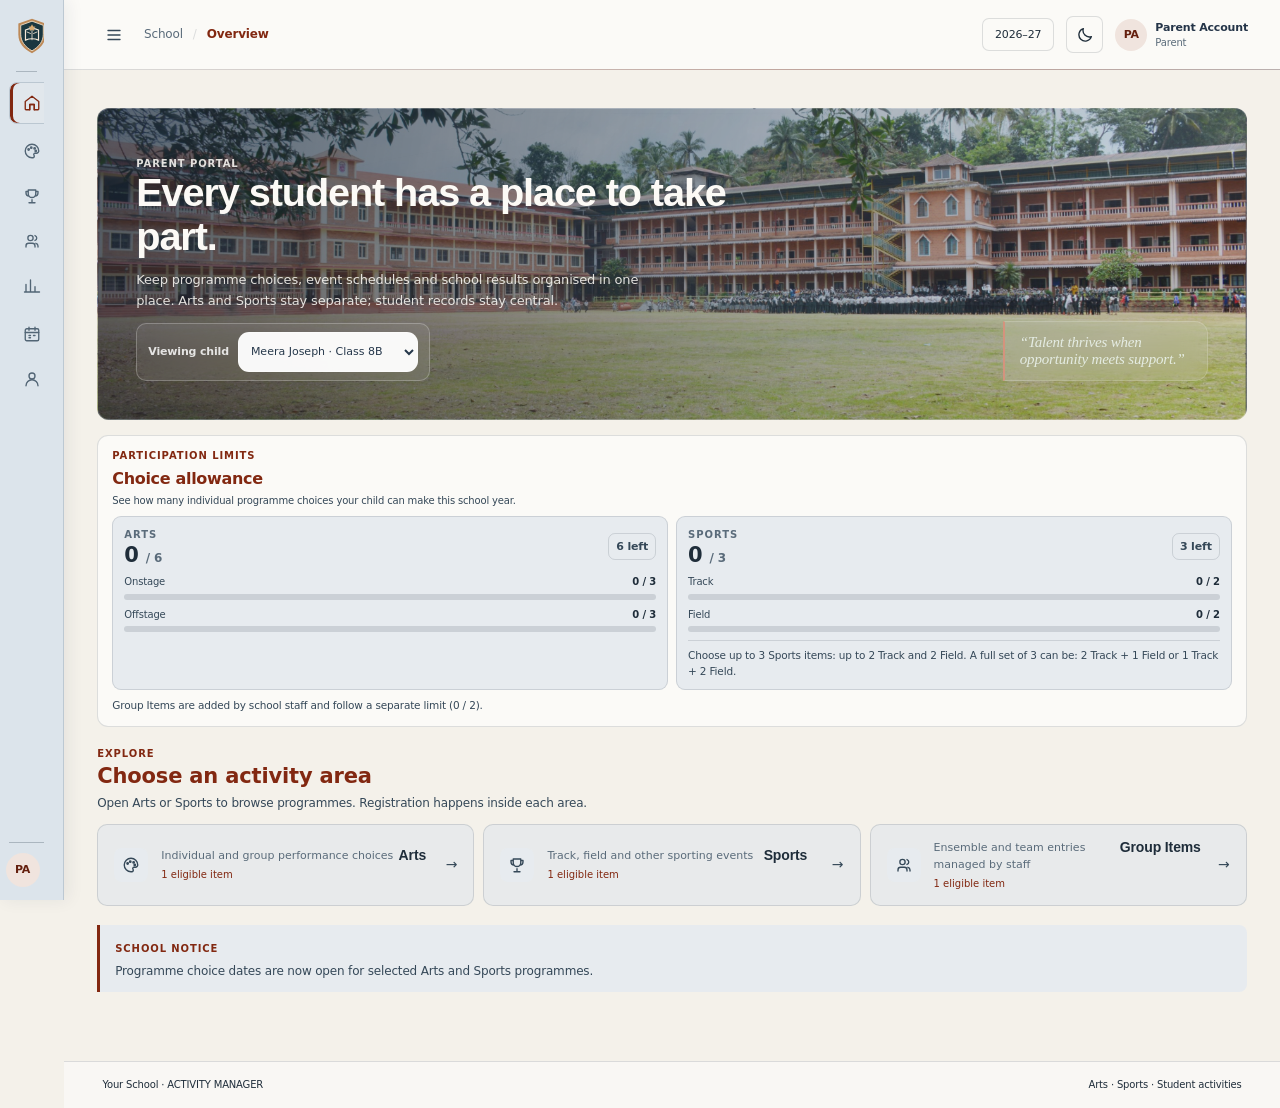
==== commit ccdec958: "Load Supabase trial config and allow API connection" ====
--- a/index.html
+++ b/index.html
@@ -2,7 +2,7 @@
 <html lang="en">
 <head>
   <meta charset="utf-8">
-  <meta http-equiv="Content-Security-Policy" content="default-src 'self'; base-uri 'none'; object-src 'none'; form-action 'self'; frame-src 'none'; script-src 'self'; script-src-attr 'none'; style-src 'self' 'unsafe-inline'; img-src 'self' data:; font-src 'self' data:; connect-src 'self'; media-src 'self'; manifest-src 'self'">
+  <meta http-equiv="Content-Security-Policy" content="default-src 'self'; base-uri 'none'; object-src 'none'; form-action 'self'; frame-src 'none'; script-src 'self'; script-src-attr 'none'; style-src 'self' 'unsafe-inline'; img-src 'self' data:; font-src 'self' data:; connect-src 'self' https://fockkhxdvplmldoobnze.supabase.co; media-src 'self'; manifest-src 'self'">
   <meta name="referrer" content="no-referrer">
   <meta name="viewport" content="width=device-width, initial-scale=1">
   <meta name="theme-color" content="#F5F1E9">
@@ -10,6 +10,7 @@
   <title>School Arts &amp; Sports Portal</title>
   <link rel="icon" href="assets/mark.svg" type="image/svg+xml">
   <link rel="stylesheet" href="styles.css">
+  <script src="supabase-config.js" defer></script>
   <script src="app.js" defer></script>
 </head>
 <body>
@@ -62,7 +63,7 @@
         <button class="nav-item" data-page="admin" data-roles="admin"><span class="nav-icon"><svg class="ui-icon" aria-hidden="true"><use href="#icon-settings"></use></svg></span><span>Administration</span></button>
       </nav>
       <div class="sidebar-bottom">
-        <div class="sidebar-status"><i></i><span><strong>Local working copy</strong><small>Changes saved in this browser</small></span></div>
+        <div class="sidebar-status"><i></i><span><strong>Connecting shared workspace</strong><small>Checking Supabase connection…</small></span></div>
         <div class="workspace-switcher sidebar-workspace-switcher" aria-label="Workspace preview controls">
           <label class="workspace-switcher-field"><span>Switch workspace</span><select id="role-preview" data-workspace-role aria-label="Choose workspace role"><option value="admin">Administrator</option><option value="teacher">Teacher</option><option value="parent">Parent</option></select></label>
           <label class="workspace-switcher-field" data-workspace-account-wrap><span>Preview account</span><select id="preview-account" data-preview-account aria-label="Choose preview account"></select></label>
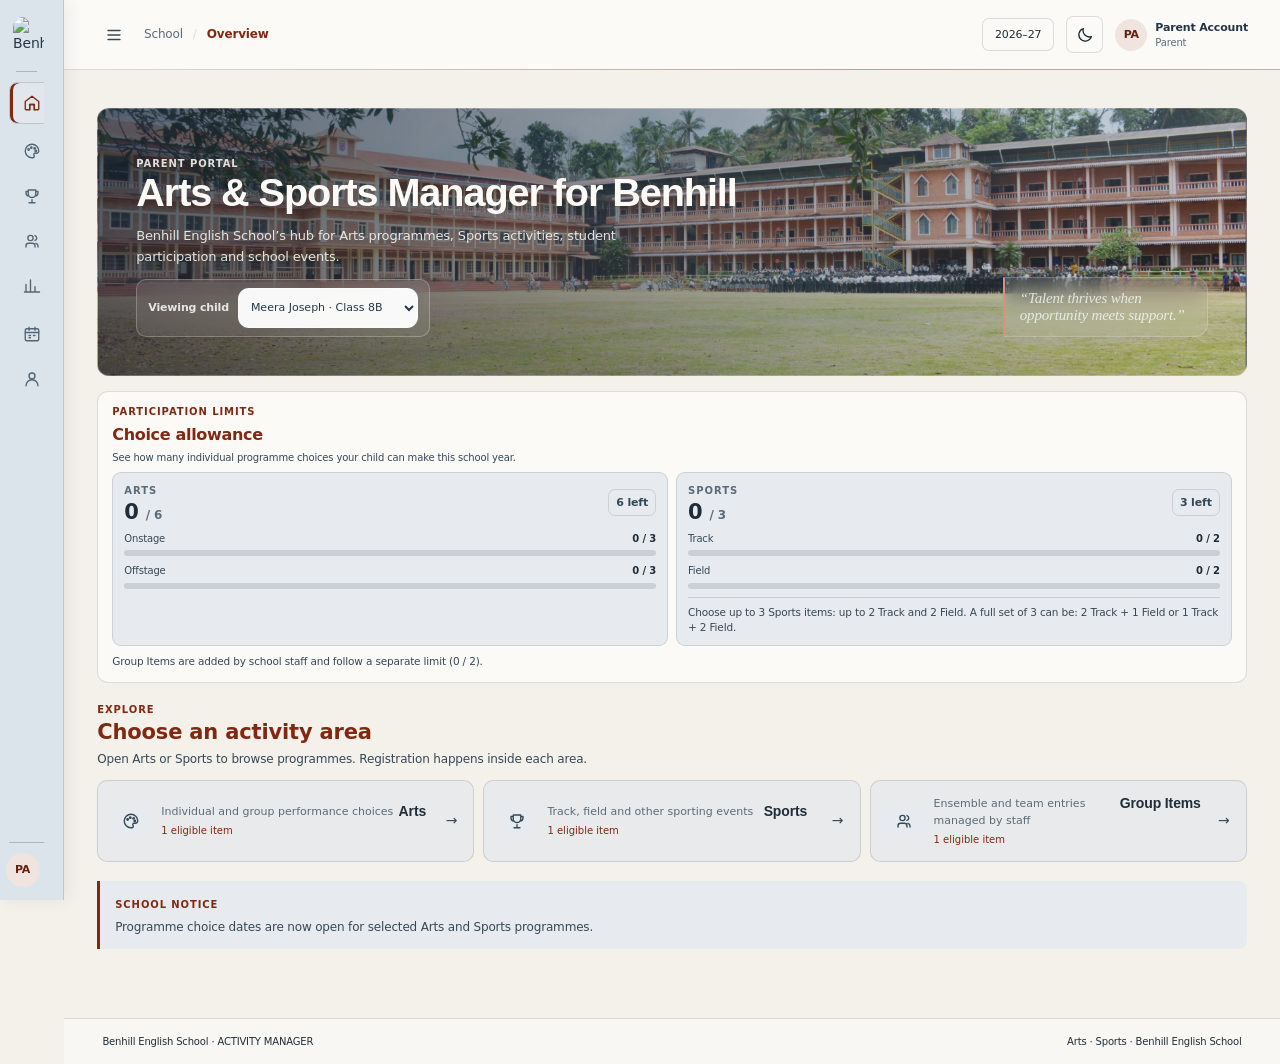
==== commit dad30a86: "Update Benhill demo title, description and crest path" ====
--- a/index.html
+++ b/index.html
@@ -6,9 +6,9 @@
   <meta name="referrer" content="no-referrer">
   <meta name="viewport" content="width=device-width, initial-scale=1">
   <meta name="theme-color" content="#F5F1E9">
-  <meta name="description" content="School Arts and Sports Management Portal">
-  <title>School Arts &amp; Sports Portal</title>
-  <link rel="icon" href="assets/mark.svg" type="image/svg+xml">
+  <meta name="description" content="Arts &amp; Sports Manager for Benhill English School">
+  <title>Benhill English School · Arts &amp; Sports Manager</title>
+  <link rel="icon" href="assets/benhill-crest.jpg" type="image/jpeg">
   <link rel="stylesheet" href="styles.css">
   <script src="supabase-config.js" defer></script>
   <script src="app.js" defer></script>
@@ -38,8 +38,8 @@
   <div class="app-shell" id="app-shell">
     <aside class="sidebar" id="sidebar" aria-label="Portal navigation">
       <a class="brand" href="#dashboard" aria-label="Portal overview">
-        <img src="assets/mark.svg" alt="" class="brand-mark" id="school-logo">
-        <span class="brand-copy"><strong id="school-name-nav">YOUR SCHOOL</strong><small>ACTIVITY MANAGER</small></span>
+        <img src="assets/benhill-crest.jpg" alt="Benhill English School crest" class="brand-mark" id="school-logo">
+        <span class="brand-copy"><strong id="school-name-nav">BENHILL ENGLISH SCHOOL</strong><small>ACTIVITY MANAGER</small></span>
       </a>
       <button class="icon-button sidebar-mobile-close" id="sidebar-close" type="button" aria-label="Close navigation"><svg class="ui-icon" aria-hidden="true"><use href="#icon-close"></use></svg></button>
       <div class="sidebar-divider"></div>
@@ -90,7 +90,7 @@
         </div>
       </header>
       <section class="page-content" id="page-content" aria-live="polite"></section>
-      <footer class="app-footer"><span id="footer-school">YOUR SCHOOL · ACTIVITY MANAGER</span><span>Arts · Sports · Student activities</span></footer>
+      <footer class="app-footer"><span id="footer-school">YOUR SCHOOL · ACTIVITY MANAGER</span><span>Arts · Sports · Benhill English School</span></footer>
     </main>
   </div>
 
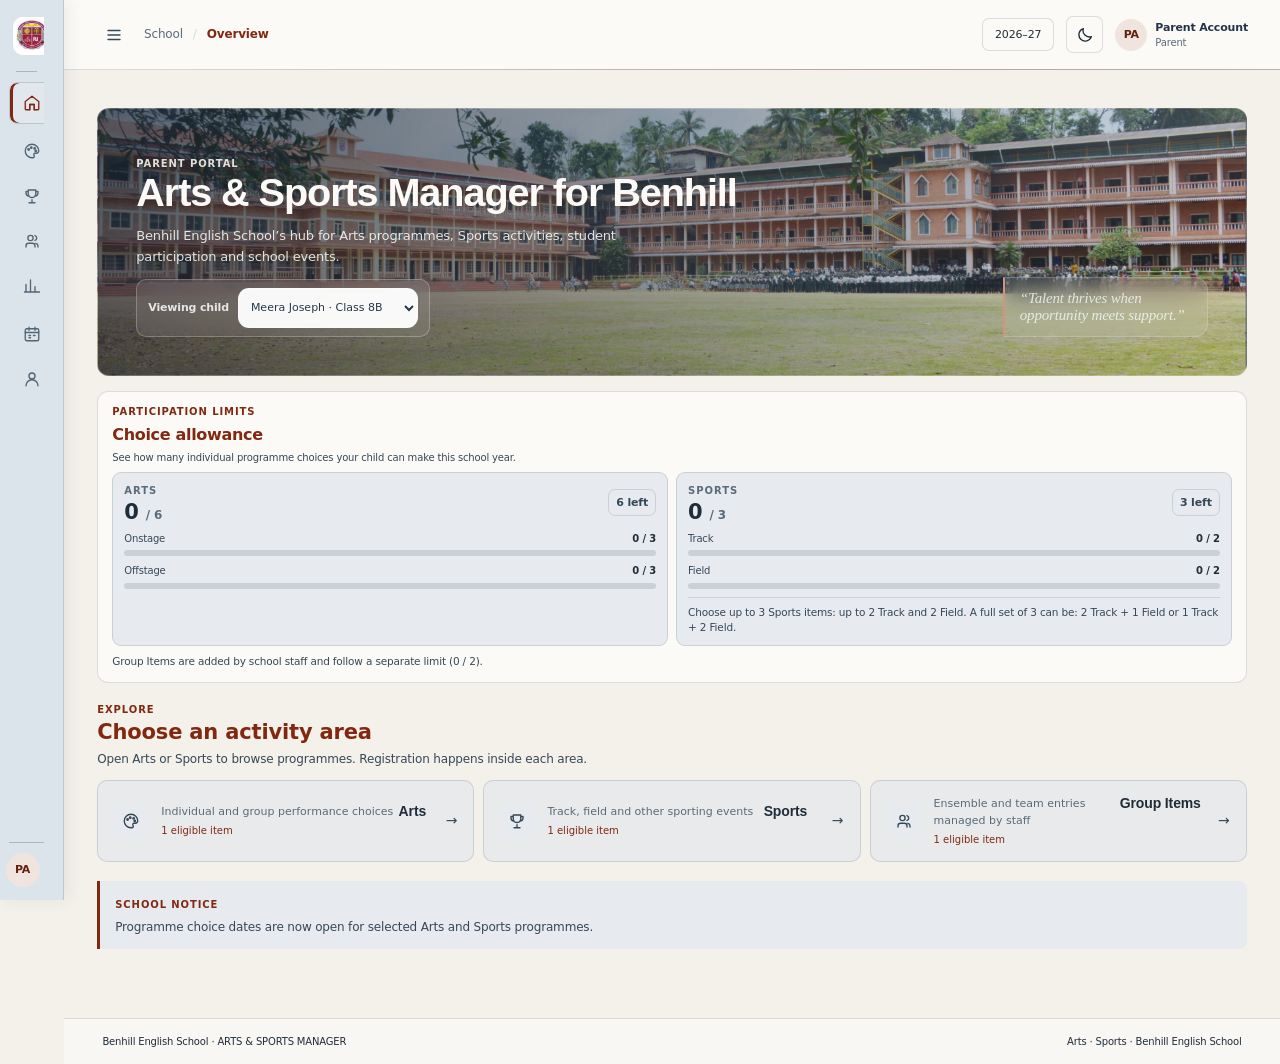
==== commit 5328fa28: "Label the Benhill portal as Arts and Sports Manager" ====
--- a/index.html
+++ b/index.html
@@ -39,7 +39,7 @@
     <aside class="sidebar" id="sidebar" aria-label="Portal navigation">
       <a class="brand" href="#dashboard" aria-label="Portal overview">
         <img src="assets/benhill-crest.jpg" alt="Benhill English School crest" class="brand-mark" id="school-logo">
-        <span class="brand-copy"><strong id="school-name-nav">BENHILL ENGLISH SCHOOL</strong><small>ACTIVITY MANAGER</small></span>
+        <span class="brand-copy"><strong id="school-name-nav">BENHILL ENGLISH SCHOOL</strong><small>ARTS &amp; SPORTS MANAGER</small></span>
       </a>
       <button class="icon-button sidebar-mobile-close" id="sidebar-close" type="button" aria-label="Close navigation"><svg class="ui-icon" aria-hidden="true"><use href="#icon-close"></use></svg></button>
       <div class="sidebar-divider"></div>
--- a/styles.css
+++ b/styles.css
@@ -34,7 +34,7 @@
 .app-shell{min-height:100vh}
 .sidebar{position:fixed;inset:0 auto 0 0;width:var(--sidebar);z-index:30;background:var(--nav);color:var(--nav-text);display:flex;flex-direction:column;padding:23px 17px 15px;overflow-y:auto;border-right:1px solid rgba(255,255,255,.08)}
 .brand{display:flex;gap:13px;align-items:center;padding:2px 9px 20px;min-width:0}
-.brand-mark{width:43px;height:43px;flex:none}
+.brand-mark{width:43px;height:43px;flex:none;object-fit:contain;background:#fff;border-radius:3px}
 .brand-copy{display:grid;gap:2px;min-width:0}
 .brand-copy strong{font-size:13px;line-height:1.25;letter-spacing:.07em;text-transform:uppercase;white-space:nowrap;overflow:hidden;text-overflow:ellipsis}
 .brand-copy small{font-size:10px;letter-spacing:.18em;color:var(--nav-muted);font-weight:700}
